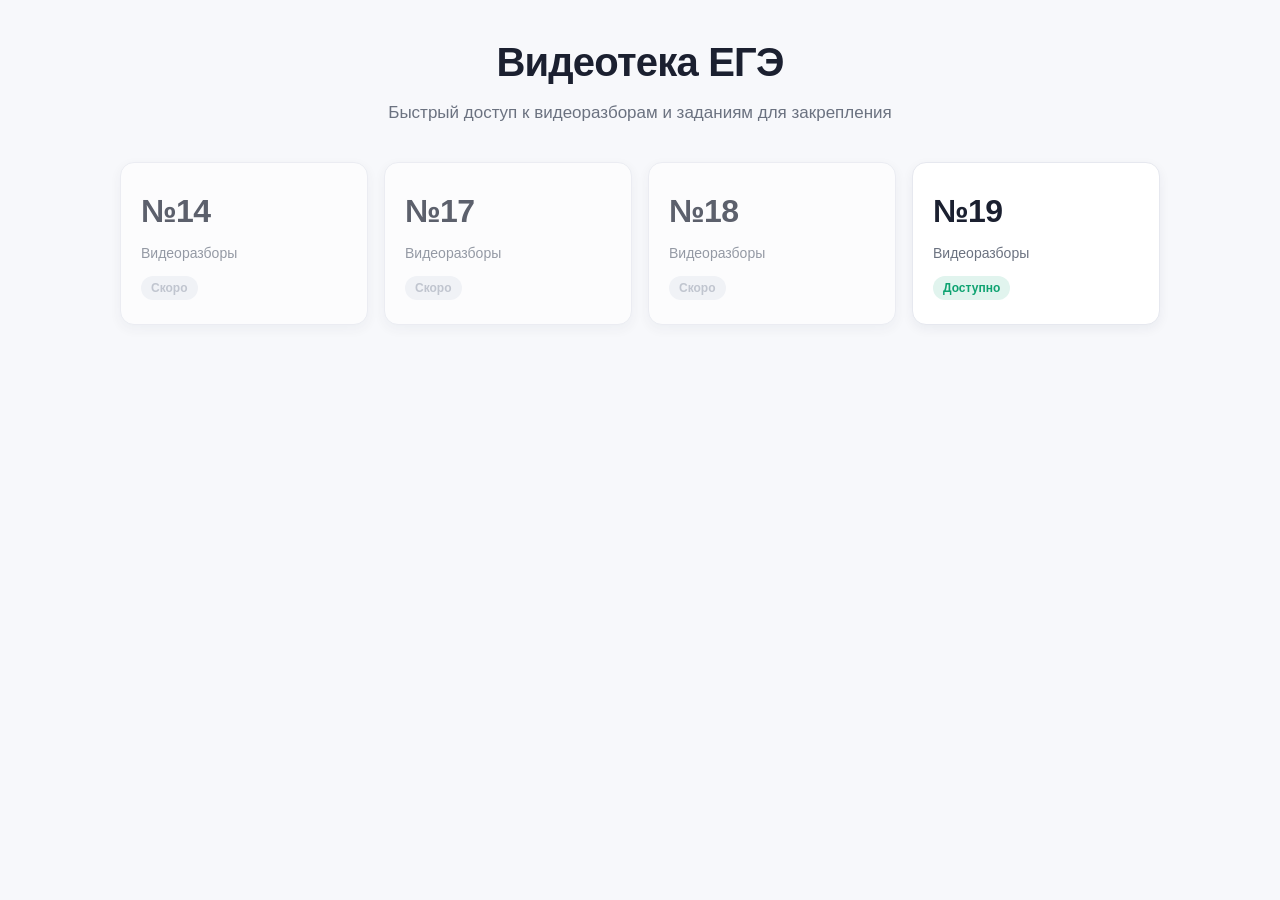
==== index.html @ 54cce850 "Add files via upload" ====
<!DOCTYPE html>
<html lang="ru">
<head>
  <meta charset="UTF-8" />
  <meta name="viewport" content="width=device-width, initial-scale=1" />
  <title>Видеотека ЕГЭ</title>
  <link rel="stylesheet" href="assets/styles.css" />
</head>
<body>
  <main class="container">
    <header class="site-header">
      <h1>Видеотека ЕГЭ</h1>
      <p>Быстрый доступ к видеоразборам и заданиям для закрепления</p>
    </header>

    <section class="section-grid" aria-label="Разделы">
      <div class="section-card soon" aria-disabled="true">
        <div class="num">№14</div>
        <div class="label">Видеоразборы</div>
        <span class="badge">Скоро</span>
      </div>
      <div class="section-card soon" aria-disabled="true">
        <div class="num">№17</div>
        <div class="label">Видеоразборы</div>
        <span class="badge">Скоро</span>
      </div>
      <div class="section-card soon" aria-disabled="true">
        <div class="num">№18</div>
        <div class="label">Видеоразборы</div>
        <span class="badge">Скоро</span>
      </div>
      <a class="section-card" href="number-19.html">
        <div class="num">№19</div>
        <div class="label">Видеоразборы</div>
        <span class="badge">Доступно</span>
      </a>
    </section>
  </main>
</body>
</html>
---- assets/styles.css ----
:root {
  --bg: #f7f8fb;
  --surface: #ffffff;
  --border: #e6e8ef;
  --text: #1b2030;
  --muted: #6b7280;
  --primary: #3056d3;
  --primary-hover: #2747b3;
  --accent: #0ea371;
  --accent-hover: #0a875c;
  --soon: #aab0bd;
  --shadow: 0 4px 12px rgba(20, 30, 60, 0.06);
  --radius: 14px;
}

* { box-sizing: border-box; }

html, body {
  margin: 0;
  padding: 0;
  background: var(--bg);
  color: var(--text);
  font-family: -apple-system, BlinkMacSystemFont, "Segoe UI", Roboto, "Helvetica Neue", Arial, sans-serif;
  font-size: 16px;
  line-height: 1.5;
  -webkit-font-smoothing: antialiased;
}

a { color: inherit; }

.container {
  max-width: 1080px;
  margin: 0 auto;
  padding: 32px 20px 64px;
}

.site-header {
  text-align: center;
  margin-bottom: 36px;
}

.site-header h1 {
  margin: 0 0 8px;
  font-size: clamp(28px, 4vw, 40px);
  letter-spacing: -0.02em;
}

.site-header p {
  margin: 0;
  color: var(--muted);
  font-size: clamp(15px, 2vw, 17px);
}

.section-grid {
  display: grid;
  grid-template-columns: repeat(auto-fit, minmax(220px, 1fr));
  gap: 16px;
  margin-top: 24px;
}

.section-card {
  background: var(--surface);
  border: 1px solid var(--border);
  border-radius: var(--radius);
  padding: 24px 20px;
  text-decoration: none;
  color: inherit;
  display: flex;
  flex-direction: column;
  gap: 8px;
  box-shadow: var(--shadow);
  transition: transform .15s ease, box-shadow .15s ease, border-color .15s ease;
}

.section-card:hover {
  transform: translateY(-2px);
  border-color: var(--primary);
  box-shadow: 0 10px 24px rgba(48, 86, 211, 0.12);
}

.section-card .num {
  font-size: 32px;
  font-weight: 700;
  letter-spacing: -0.02em;
}

.section-card .label {
  color: var(--muted);
  font-size: 14px;
}

.section-card .badge {
  display: inline-block;
  font-size: 12px;
  font-weight: 600;
  padding: 3px 10px;
  border-radius: 999px;
  background: rgba(14, 163, 113, 0.12);
  color: var(--accent);
  margin-top: 4px;
  width: fit-content;
}

.section-card.soon {
  cursor: not-allowed;
  opacity: 0.7;
  pointer-events: none;
}

.section-card.soon .badge {
  background: #eef0f5;
  color: var(--soon);
}

.section-card.soon:hover {
  transform: none;
  border-color: var(--border);
  box-shadow: var(--shadow);
}

.back-link {
  display: inline-flex;
  align-items: center;
  gap: 6px;
  color: var(--primary);
  text-decoration: none;
  font-weight: 500;
  margin-bottom: 16px;
}

.back-link:hover { text-decoration: underline; }

.page-title { margin: 0 0 6px; font-size: clamp(26px, 3.5vw, 36px); letter-spacing: -0.02em; }
.page-subtitle { margin: 0 0 24px; color: var(--muted); }

.theory-block {
  background: var(--surface);
  border: 1px solid var(--border);
  border-radius: var(--radius);
  padding: 18px 20px;
  display: flex;
  align-items: center;
  justify-content: space-between;
  gap: 16px;
  margin-bottom: 20px;
  box-shadow: var(--shadow);
}

.theory-block h3 { margin: 0 0 4px; font-size: 18px; }
.theory-block p { margin: 0; color: var(--muted); font-size: 14px; }

.stats {
  display: grid;
  grid-template-columns: repeat(auto-fit, minmax(140px, 1fr));
  gap: 12px;
  margin-bottom: 20px;
}

.stat {
  background: var(--surface);
  border: 1px solid var(--border);
  border-radius: var(--radius);
  padding: 14px 16px;
}

.stat .stat-value {
  font-size: 22px;
  font-weight: 700;
  letter-spacing: -0.01em;
}

.stat .stat-label {
  color: var(--muted);
  font-size: 13px;
  margin-top: 2px;
}

.controls {
  display: flex;
  flex-direction: column;
  gap: 12px;
  margin-bottom: 24px;
}

.search {
  width: 100%;
  padding: 12px 16px;
  border: 1px solid var(--border);
  border-radius: 12px;
  font-size: 16px;
  background: var(--surface);
  outline: none;
  transition: border-color .15s ease, box-shadow .15s ease;
  font-family: inherit;
}

.search:focus {
  border-color: var(--primary);
  box-shadow: 0 0 0 3px rgba(48, 86, 211, 0.15);
}

.range-nav {
  display: flex;
  flex-wrap: wrap;
  gap: 8px;
}

.range-btn {
  background: var(--surface);
  border: 1px solid var(--border);
  border-radius: 999px;
  padding: 6px 14px;
  font-size: 14px;
  cursor: pointer;
  color: var(--text);
  transition: background .15s ease, border-color .15s ease, color .15s ease;
  font-family: inherit;
}

.range-btn:hover {
  border-color: var(--primary);
  color: var(--primary);
}

.range-btn.disabled {
  opacity: 0.4;
  cursor: not-allowed;
  pointer-events: none;
}

.group {
  margin-top: 28px;
  scroll-margin-top: 16px;
}

.group h2 {
  margin: 0 0 12px;
  font-size: 18px;
  color: var(--muted);
  font-weight: 600;
  text-transform: uppercase;
  letter-spacing: 0.04em;
}

.tasks {
  display: grid;
  grid-template-columns: repeat(auto-fill, minmax(220px, 1fr));
  gap: 12px;
}

.task-card {
  background: var(--surface);
  border: 1px solid var(--border);
  border-radius: var(--radius);
  padding: 14px 16px;
  display: flex;
  flex-direction: column;
  gap: 10px;
  box-shadow: var(--shadow);
}

.task-card .task-num {
  font-size: 18px;
  font-weight: 700;
  letter-spacing: -0.01em;
}

.task-buttons {
  display: flex;
  gap: 8px;
  flex-wrap: wrap;
}

.btn {
  display: inline-flex;
  align-items: center;
  justify-content: center;
  padding: 8px 14px;
  border-radius: 10px;
  text-decoration: none;
  font-size: 14px;
  font-weight: 500;
  cursor: pointer;
  border: 1px solid transparent;
  transition: background .15s ease, border-color .15s ease, color .15s ease;
  font-family: inherit;
}

.btn-primary {
  background: var(--primary);
  color: #fff;
}
.btn-primary:hover { background: var(--primary-hover); }

.btn-secondary {
  background: rgba(14, 163, 113, 0.10);
  color: var(--accent);
  border-color: rgba(14, 163, 113, 0.25);
}
.btn-secondary:hover {
  background: rgba(14, 163, 113, 0.18);
  border-color: var(--accent);
}

.empty {
  text-align: center;
  padding: 40px 20px;
  color: var(--muted);
}

@media (max-width: 480px) {
  .container { padding: 20px 14px 40px; }
  .theory-block { flex-direction: column; align-items: flex-start; }
  .tasks { grid-template-columns: repeat(auto-fill, minmax(160px, 1fr)); }
  .task-card { padding: 12px 14px; }
}
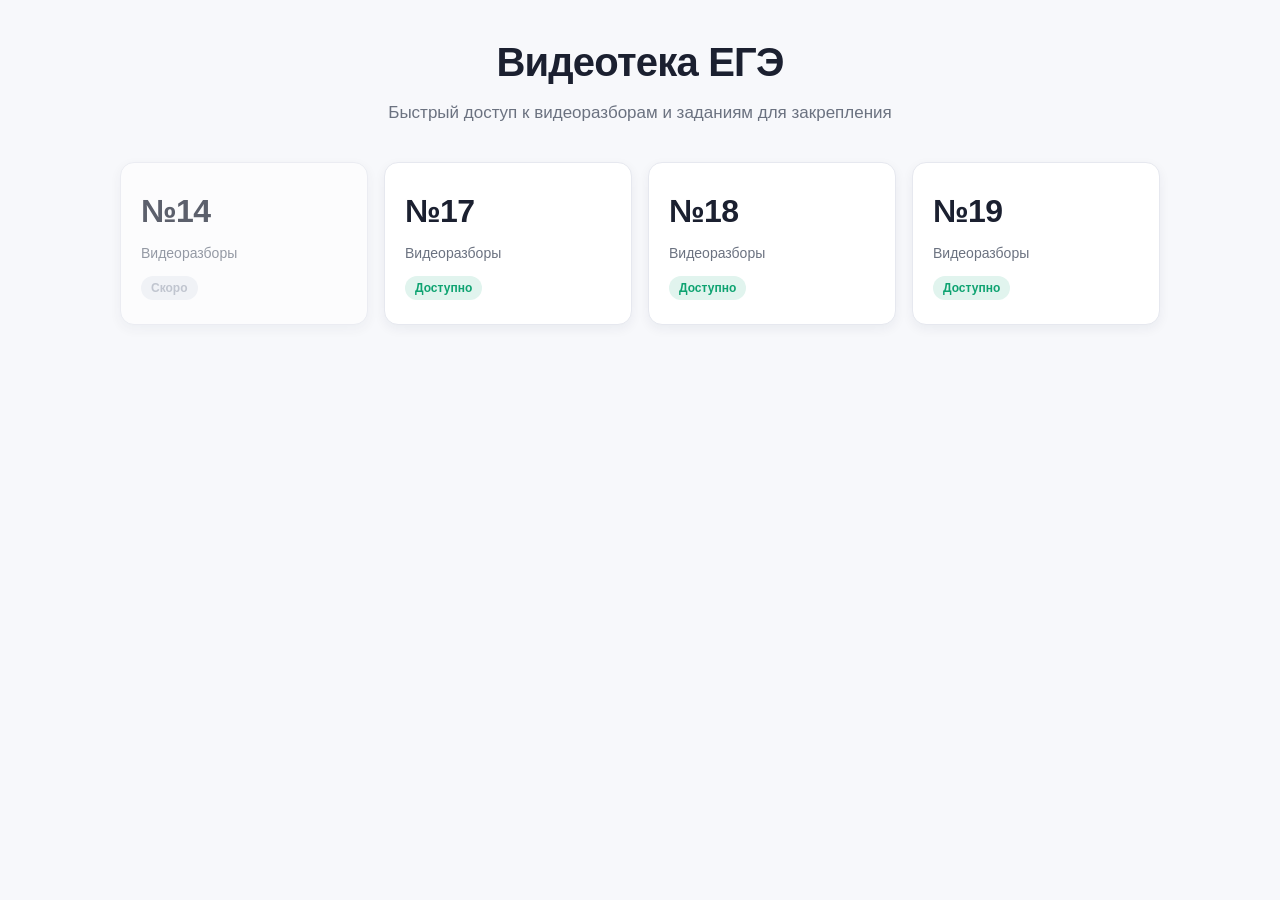
==== commit c713ef20: "Add files via upload" ====
--- a/index.html
+++ b/index.html
@@ -19,16 +19,16 @@
         <div class="label">Видеоразборы</div>
         <span class="badge">Скоро</span>
       </div>
-      <div class="section-card soon" aria-disabled="true">
+      <a class="section-card" href="number-17.html">
         <div class="num">№17</div>
         <div class="label">Видеоразборы</div>
-        <span class="badge">Скоро</span>
-      </div>
-      <div class="section-card soon" aria-disabled="true">
+        <span class="badge">Доступно</span>
+      </a>
+      <a class="section-card" href="number-18.html">
         <div class="num">№18</div>
         <div class="label">Видеоразборы</div>
-        <span class="badge">Скоро</span>
-      </div>
+        <span class="badge">Доступно</span>
+      </a>
       <a class="section-card" href="number-19.html">
         <div class="num">№19</div>
         <div class="label">Видеоразборы</div>
--- a/assets/styles.css
+++ b/assets/styles.css
@@ -149,6 +149,54 @@
 .theory-block h3 { margin: 0 0 4px; font-size: 18px; }
 .theory-block p { margin: 0; color: var(--muted); font-size: 14px; }
 
+.theory-section {
+  margin-bottom: 24px;
+}
+
+.theory-title {
+  margin: 0 0 12px;
+  font-size: 18px;
+  font-weight: 600;
+  letter-spacing: -0.01em;
+}
+
+.theory-grid {
+  display: grid;
+  grid-template-columns: repeat(auto-fill, minmax(240px, 1fr));
+  gap: 12px;
+}
+
+.theory-card {
+  background: var(--surface);
+  border: 1px solid var(--border);
+  border-radius: var(--radius);
+  padding: 14px 16px;
+  display: flex;
+  flex-direction: column;
+  gap: 8px;
+  text-decoration: none;
+  color: inherit;
+  box-shadow: var(--shadow);
+  transition: transform .15s ease, border-color .15s ease, box-shadow .15s ease;
+}
+
+.theory-card:hover {
+  transform: translateY(-2px);
+  border-color: var(--primary);
+  box-shadow: 0 8px 18px rgba(48, 86, 211, 0.10);
+}
+
+.theory-card-title {
+  font-weight: 600;
+  font-size: 15px;
+  color: var(--text);
+}
+
+.theory-card-cta {
+  font-size: 13px;
+  color: var(--primary);
+}
+
 .stats {
   display: grid;
   grid-template-columns: repeat(auto-fit, minmax(140px, 1fr));
@@ -302,6 +350,16 @@
   border-color: var(--accent);
 }
 
+.btn-method {
+  background: rgba(48, 86, 211, 0.08);
+  color: var(--primary);
+  border-color: rgba(48, 86, 211, 0.25);
+}
+.btn-method:hover {
+  background: rgba(48, 86, 211, 0.16);
+  border-color: var(--primary);
+}
+
 .empty {
   text-align: center;
   padding: 40px 20px;
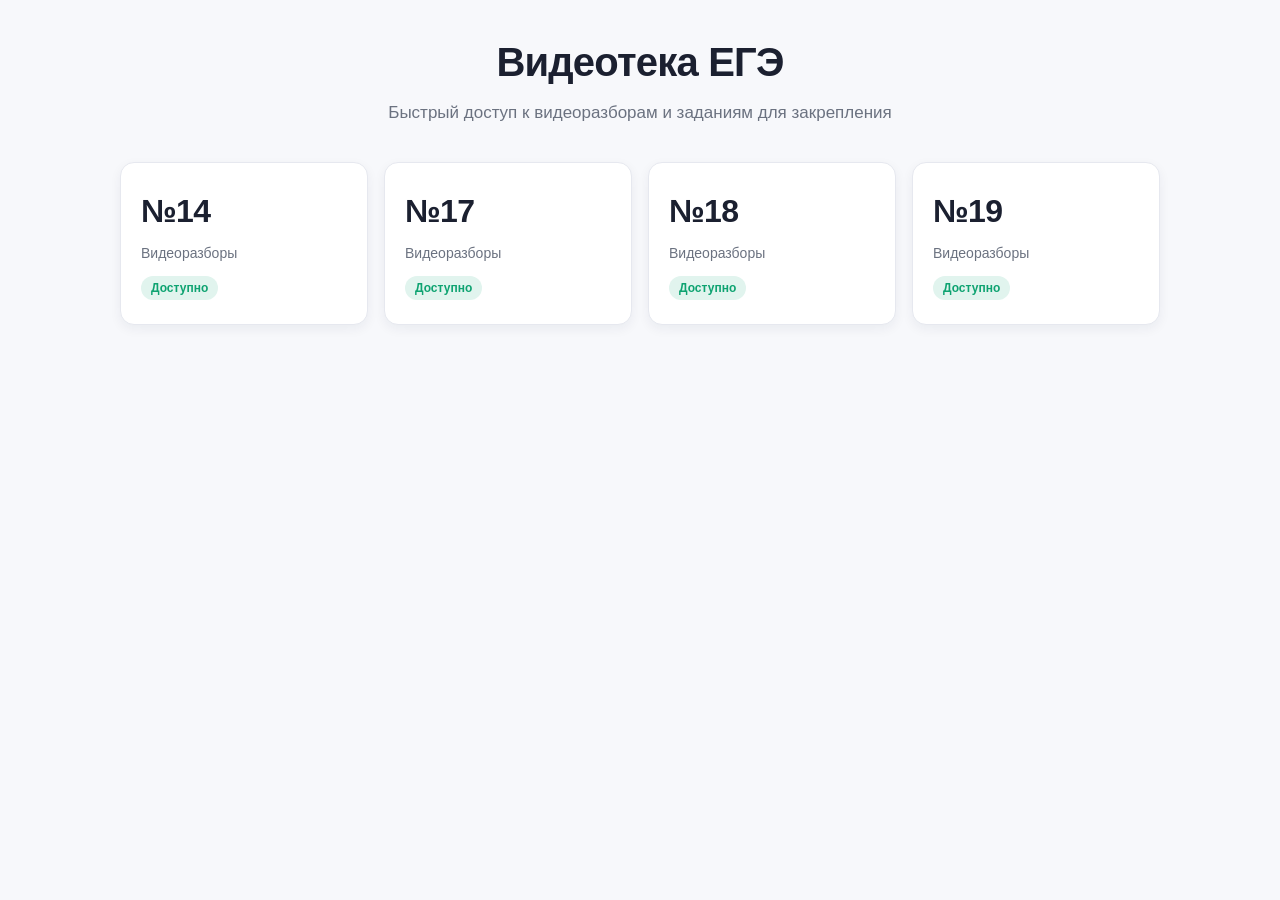
==== commit c1d440c4: "Add files via upload" ====
--- a/index.html
+++ b/index.html
@@ -14,11 +14,11 @@
     </header>
 
     <section class="section-grid" aria-label="Разделы">
-      <div class="section-card soon" aria-disabled="true">
+      <a class="section-card" href="number-14.html">
         <div class="num">№14</div>
         <div class="label">Видеоразборы</div>
-        <span class="badge">Скоро</span>
-      </div>
+        <span class="badge">Доступно</span>
+      </a>
       <a class="section-card" href="number-17.html">
         <div class="num">№17</div>
         <div class="label">Видеоразборы</div>
--- a/assets/styles.css
+++ b/assets/styles.css
@@ -89,6 +89,12 @@
   font-size: 14px;
 }
 
+.section-card .hint {
+  color: var(--muted);
+  font-size: 13px;
+  line-height: 1.4;
+}
+
 .section-card .badge {
   display: inline-block;
   font-size: 12px;
@@ -195,6 +201,82 @@
 .theory-card-cta {
   font-size: 13px;
   color: var(--primary);
+}
+
+.topic-nav-section {
+  margin-bottom: 20px;
+}
+
+.topic-nav {
+  display: flex;
+  flex-wrap: wrap;
+  gap: 8px;
+}
+
+.topic-nav-btn {
+  background: var(--surface);
+  border: 1px solid var(--border);
+  border-radius: 12px;
+  padding: 8px 14px;
+  font-size: 14px;
+  cursor: pointer;
+  color: var(--text);
+  transition: background .15s ease, border-color .15s ease, color .15s ease;
+  font-family: inherit;
+  text-align: left;
+  line-height: 1.3;
+  max-width: 100%;
+}
+
+.topic-nav-btn:hover {
+  border-color: var(--primary);
+  color: var(--primary);
+}
+
+.topic-block {
+  background: var(--surface);
+  border: 1px solid var(--border);
+  border-radius: var(--radius);
+  padding: 18px 20px;
+  margin-top: 18px;
+  box-shadow: var(--shadow);
+  scroll-margin-top: 16px;
+}
+
+.topic-header {
+  display: flex;
+  align-items: flex-start;
+  justify-content: space-between;
+  gap: 12px;
+  flex-wrap: wrap;
+  margin-bottom: 10px;
+}
+
+.topic-title {
+  margin: 0;
+  font-size: 18px;
+  letter-spacing: -0.01em;
+  flex: 1 1 280px;
+  line-height: 1.3;
+}
+
+.topic-theory-btn {
+  flex: 0 0 auto;
+}
+
+.topic-practice-title {
+  margin: 6px 0 10px;
+  font-size: 12px;
+  color: var(--muted);
+  font-weight: 600;
+  text-transform: uppercase;
+  letter-spacing: 0.05em;
+}
+
+@media (max-width: 480px) {
+  .topic-block { padding: 14px 16px; }
+  .topic-header { flex-direction: column; align-items: stretch; }
+  .topic-theory-btn { align-self: flex-start; }
 }
 
 .stats {
